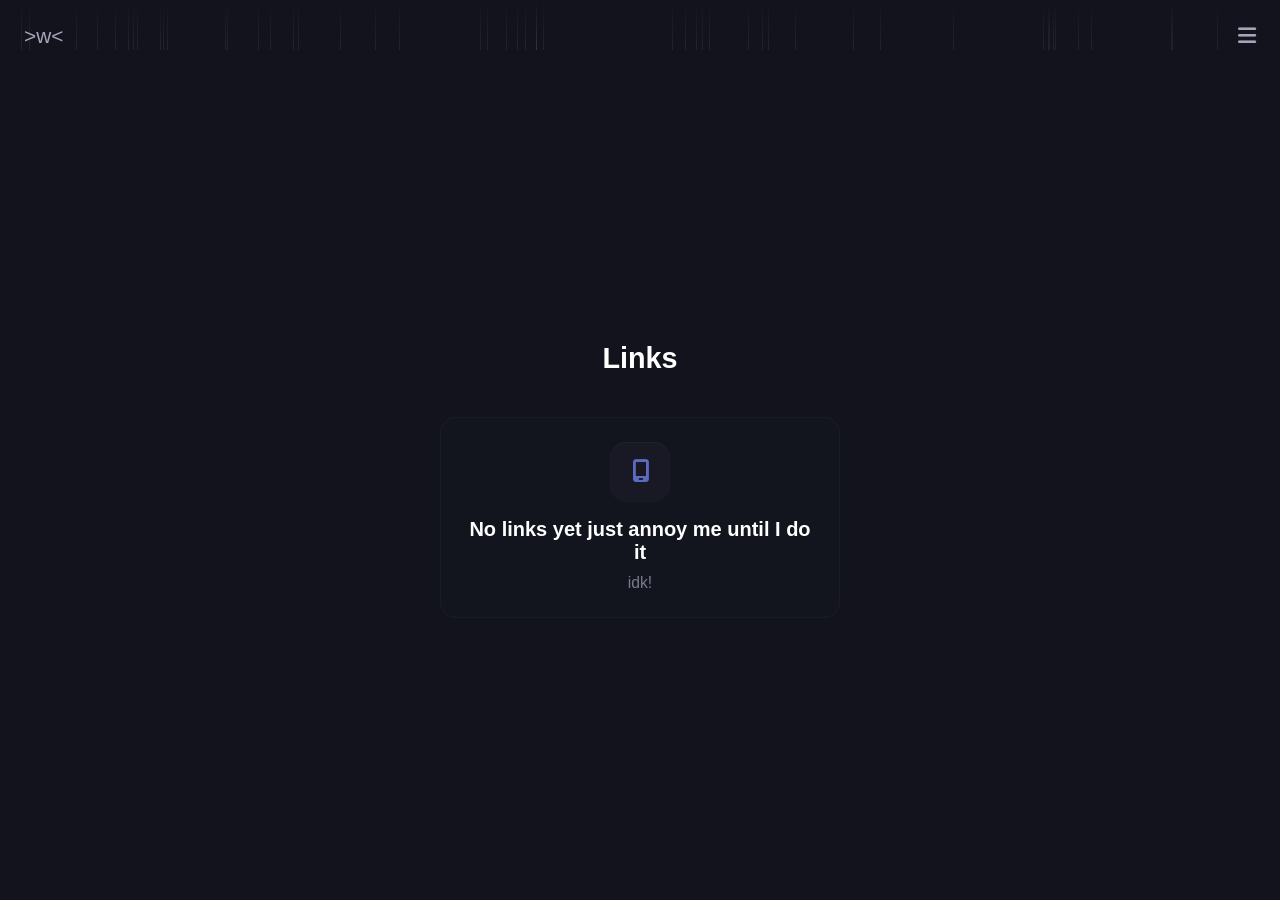
==== links.html @ a320096e "eepy!" ====
<!DOCTYPE html>
<html lang="en">
<head>
    <meta charset="UTF-8">
    <meta name="viewport" content="width=device-width, initial-scale=1.0">
    <title>Links | some random gay boi</title>
    <link rel="stylesheet" href="style.css">
    <link rel="stylesheet" href="https://cdnjs.cloudflare.com/ajax/libs/font-awesome/6.4.0/css/all.min.css">
</head>
<body>

    <!-- Dynamic Rain Container -->
    <div class="rain-container" id="rainContainer"></div>

    <!-- Mobile Slide-Down Navigation -->
    <div class="mobile-menu" id="mobileMenu">
        <nav class="menu-links">
            <a href="index.html" class="menu-item">About Me</a>
            <a href="projects.html" class="menu-item">Projects</a>
            <a href="links.html" class="menu-item active">Links</a>
        </nav>
    </div>

    <!-- Top Navigation Bar -->
    <header class="navbar">
        <a href="index.html" class="logo-text" style="text-decoration: none;"><span class="sub-title">>w<</span></a>
        <div class="nav-right">
            <button class="icon-btn" id="menuToggle" aria-label="Toggle Menu">
                <i class="fa-solid fa-bars" id="menuIcon"></i>
            </button>
        </div>
    </header>

    <!-- Projects List Section -->
    <section class="features-section" style="padding-top: 120px;">
        <div class="features-container">
            <h2 class="section-heading">Links</h2></h2>
            
            <div class="feature-card">
                <div class="icon-box">
                    <i class="fa-solid fa-mobile-screen"></i>
                </div>
                <h3 class="feature-title">No links yet just annoy me until I do it</h3>
                <p class="feature-desc">idk!</p></p>
            </div>
        </div>
    </section>

    <script src="script.js"></script>
</body>
</html>
---- style.css ----
/* Reset & Base Styles */
* {
    margin: 0;
    padding: 0;
    box-sizing: border-box;
    font-family: -apple-system, BlinkMacSystemFont, "Segoe UI", Roboto, sans-serif;
}

html {
    scroll-behavior: smooth;
}

body {
    background-color: #12131C;
    color: #A5A6BA;
    overflow-x: hidden;
    position: relative;
    min-height: 100vh;
}

/* Rain Effect */
.rain-container {
    position: fixed;
    top: 0;
    left: 0;
    width: 100%;
    height: 100%;
    z-index: 1;
    pointer-events: none;
}

.drop {
    position: absolute;
    background: linear-gradient(transparent, rgba(255, 255, 255, 0.12));
    width: 1px;
    height: 50px;
    opacity: 0.6;
    animation: fall linear infinite;
}

@keyframes fall {
    0% { transform: translateY(-60px); }
    100% { transform: translateY(105vh); }
}

/* Header Navbar */
.navbar {
    width: 100%;
    padding: 24px;
    display: flex;
    justify-content: space-between;
    align-items: center;
    position: fixed;
    top: 0;
    left: 0;
    z-index: 100;
    background-color: transparent;
}

.logo-text {
    color: #FFBBFE;
    font-weight: 500;
    font-size: 1.3rem;
}

.logo-text .sub-title {
    color: #A5A6BA;
}

.icon-btn {
    background: none;
    border: none;
    color: #A5A6BA;
    font-size: 1.3rem;
    cursor: pointer;
    transition: color 0.2s;
}

.icon-btn:hover {
    color: #FFFFFF;
}

/* Slide Down Mobile Menu */
.mobile-menu {
    position: fixed;
    top: -100%;
    left: 0;
    width: 100%;
    height: 40vh;
    background-color: rgba(18, 19, 28, 0.85); 
    backdrop-filter: blur(15px);
    -webkit-backdrop-filter: blur(15px);
    z-index: 90;
    display: flex;
    align-items: center;
    padding: 80px 30px 30px 30px;
    transition: top 0.4s cubic-bezier(0.16, 1, 0.3, 1);
    border-bottom: 1px solid rgba(255, 255, 255, 0.05);
}

.mobile-menu.open {
    top: 0;
}

.menu-links {
    display: flex;
    flex-direction: column;
    gap: 20px;
    width: 100%;
    text-align: center;
}

.menu-item {
    color: #8E92A5;
    text-decoration: none;
    font-size: 1.2rem;
    font-weight: 500;
    transition: color 0.2s;
}

.menu-item.active, .menu-item:hover {
    color: #5C6BC0;
}

/* Hero Section */
.fullscreen-section {
    min-height: 100vh;
    display: flex;
    flex-direction: column;
    justify-content: space-between;
    align-items: center;
    position: relative;
    z-index: 10;
    padding-top: 80px;
    padding-bottom: 40px; /* Added breathing room for bottom edge */
}

.hero-section {
    flex-grow: 1;
    display: flex;
    justify-content: center;
    align-items: center;
    padding: 20px;
}

/* Profile Card Customization */
.profile-card {
    text-align: center;
    max-width: 600px; 
    width: 100%;
    min-height: 40vh;
    min-width: 43vh; /*I just hate ai sometimes but idk anything about this stuff*/
    display: flex;
    flex-direction: column;
    justify-content: center;
    align-items: center;
    
    background-color: rgba(24, 25, 36, 0.6);
    border: 1px solid rgba(255, 255, 255, 0.05);
    backdrop-filter: blur(10px);
    -webkit-backdrop-filter: blur(10px);
    padding: 32px 24px;
    border-radius: 24px;
    box-shadow: 0 10px 30px rgba(0, 0, 0, 0.3);
}


.avatar-wrapper {
    position: relative;
    width: 96px;
    height: 96px;
    margin: 0 auto 16px auto;
}

.avatar {
    width: 100%;
    height: 100%;
    border-radius: 50%;
    background-color: #181924;
    border: 2px solid #5C6BC0;
    object-fit: cover;
}

.status-indicator {
    position: absolute;
    bottom: 4px;
    right: 4px;
    width: 16px;
    height: 16px;
    background-color: #43b581;
    border: 3px solid #12131C;
    border-radius: 50%;
}

.profile-name {
    font-size: 2rem;
    font-weight: 800;
    color: #FFFFFF;
    letter-spacing: -0.5px;
    margin-bottom: 4px;
}

.profile-handle {
    font-size: 1rem;
    color: #5C6BC0;
    font-weight: 600;
    margin-bottom: 16px;
}

.tagline {
    font-size: 1rem;
    line-height: 1.5;
    margin-bottom: 24px;
    color: #8E92A5;
}

/* CTA Buttons */
.cta-buttons {
    display: flex;
    flex-direction: column;
    gap: 12px;
    margin-bottom: 24px;
}

.btn {
    display: flex;
    align-items: center;
    justify-content: center;
    gap: 10px;
    width: 100%;
    padding: 14px;
    border-radius: 12px;
    font-size: 1rem;
    font-weight: 600;
    text-decoration: none;
    transition: all 0.2s ease;
}

.btn-primary {
    color: #FFFFFF;
    background-color: #3B4673;
}

.btn-primary:hover {
    background-color: #445185;
}

.btn-secondary {
    color: #A5A6BA;
    background-color: rgba(255, 255, 255, 0.04);
    border: 1px solid rgba(255, 255, 255, 0.08);
}

.btn-secondary:hover {
    background-color: rgba(255, 255, 255, 0.08);
    color: #FFFFFF;
}

/* Social Row */
.social-row {
    display: flex;
    justify-content: center;
    gap: 16px;
}

.social-icon {
    color: #797B8F;
    font-size: 1.2rem;
    width: 40px;
    height: 40px;
    border-radius: 50%;
    background-color: rgba(255, 255, 255, 0.03);
    display: flex;
    align-items: center;
    justify-content: center;
    text-decoration: none;
    transition: all 0.2s;
}

.social-icon:hover {
    color: #FFFFFF;
    background-color: #5C6BC0;
}

/* Scroll Arrow */
.scroll-down {
    padding-bottom: 30px;
}

.arrow-btn {
    background-color: #3B4673;
    color: white;
    width: 44px;
    height: 44px;
    border-radius: 50%;
    display: flex;
    align-items: center;
    justify-content: center;
    text-decoration: none;
    transition: background-color 0.2s;
}

.arrow-btn:hover {
    background-color: #445185;
}

/* Feature/Skills Section */
.features-section {
    min-height: 100vh;
    display: flex;
    justify-content: center;
    align-items: center;
    padding: 60px 24px;
    position: relative;
    z-index: 10;
}

.features-container {
    max-width: 400px;
    width: 100%;
    display: flex;
    flex-direction: column;
    gap: 32px;
    text-align: center;
}

.section-heading {
    color: #FFFFFF;
    font-size: 1.8rem;
    font-weight: 800;
    margin-bottom: 10px;
}

.feature-card {
    display: flex;
    flex-direction: column;
    align-items: center;
    background-color: rgba(24, 25, 36, 0.4);
    padding: 24px;
    border-radius: 16px;
    border: 1px solid rgba(255, 255, 255, 0.03);
    height: auto; /* Allows dynamic stretching */
    overflow-wrap: break-word; /* Prevents text spill */
    word-wrap: break-word; /* Prevents text spill */
}

.icon-box {
    background-color: #181924;
    width: 60px;
    height: 60px;
    border-radius: 16px;
    display: flex;
    align-items: center;
    justify-content: center;
    margin-bottom: 16px;
    box-shadow: inset 0 1px 2px rgba(255,255,255,0.05);
}

.icon-box i {
    color: #5C6BC0;
    font-size: 1.4rem;
}

.feature-title {
    color: #FFFFFF;
    font-size: 1.25rem;
    font-weight: 700;
    margin-bottom: 8px;
}

.feature-desc {
    color: #797B8F;
    font-size: 0.98rem;
    line-height: 1.4;
}
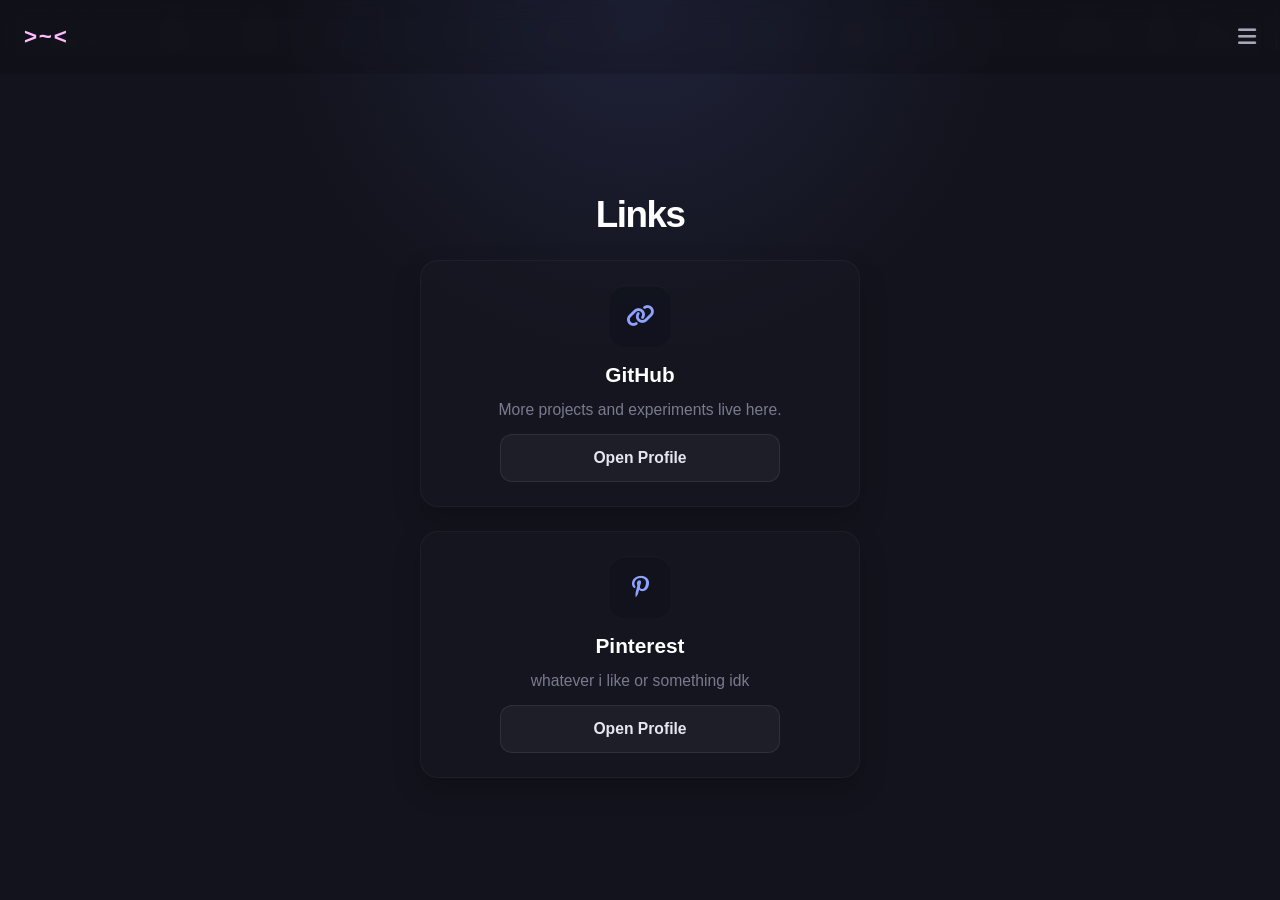
==== commit 8dc10218: ":p" ====
--- a/links.html
+++ b/links.html
@@ -3,27 +3,23 @@
 <head>
     <meta charset="UTF-8">
     <meta name="viewport" content="width=device-width, initial-scale=1.0">
-    <title>Links | some random gay boi</title>
+    <title>Links | nottrue</title>
     <link rel="stylesheet" href="style.css">
     <link rel="stylesheet" href="https://cdnjs.cloudflare.com/ajax/libs/font-awesome/6.4.0/css/all.min.css">
 </head>
 <body>
-
-    <!-- Dynamic Rain Container -->
     <div class="rain-container" id="rainContainer"></div>
 
-    <!-- Mobile Slide-Down Navigation -->
     <div class="mobile-menu" id="mobileMenu">
         <nav class="menu-links">
-            <a href="index.html" class="menu-item">About Me</a>
+            <a href="index.html" class="menu-item">About</a>
             <a href="projects.html" class="menu-item">Projects</a>
             <a href="links.html" class="menu-item active">Links</a>
         </nav>
     </div>
 
-    <!-- Top Navigation Bar -->
     <header class="navbar">
-        <a href="index.html" class="logo-text" style="text-decoration: none;"><span class="sub-title">>w<</span></a>
+        <a href="index.html" class="logo-text" aria-label="Home">>~<</a>
         <div class="nav-right">
             <button class="icon-btn" id="menuToggle" aria-label="Toggle Menu">
                 <i class="fa-solid fa-bars" id="menuIcon"></i>
@@ -31,17 +27,26 @@
         </div>
     </header>
 
-    <!-- Projects List Section -->
-    <section class="features-section" style="padding-top: 120px;">
+    <section class="features-section">
         <div class="features-container">
-            <h2 class="section-heading">Links</h2></h2>
-            
+            <h2 class="section-heading">Links</h2>
+
             <div class="feature-card">
                 <div class="icon-box">
-                    <i class="fa-solid fa-mobile-screen"></i>
+                    <i class="fa-solid fa-link"></i>
                 </div>
-                <h3 class="feature-title">No links yet just annoy me until I do it</h3>
-                <p class="feature-desc">idk!</p></p>
+                <h3 class="feature-title">GitHub</h3>
+                <p class="feature-desc">More projects and experiments live here.</p>
+                <a href="https://github.com/nottruee" class="btn btn-secondary" target="_blank" rel="noreferrer">Open Profile</a>
+            </div>
+
+            <div class="feature-card">
+                <div class="icon-box">
+                    <i class="fa-brands fa-pinterest-p"></i>
+                </div>
+                <h3 class="feature-title">Pinterest</h3>
+                <p class="feature-desc">whatever i like or something idk</p>
+                <a href="https://www.pinterest.com/nottrue_" class="btn btn-secondary" target="_blank" rel="noreferrer">Open Profile</a>
             </div>
         </div>
     </section>
@@ -49,3 +54,4 @@
     <script src="script.js"></script>
 </body>
 </html>
+
--- a/style.css
+++ b/style.css
@@ -1,4 +1,3 @@
-/* Reset & Base Styles */
 * {
     margin: 0;
     padding: 0;
@@ -11,20 +10,25 @@
 }
 
 body {
-    background-color: #12131C;
+    background: radial-gradient(circle at top, rgba(92, 107, 192, 0.18), transparent 33%), #12131C;
     color: #A5A6BA;
     overflow-x: hidden;
     position: relative;
     min-height: 100vh;
 }
 
-/* Rain Effect */
+img {
+    max-width: 100%;
+    display: block;
+}
+
+a {
+    text-decoration: none;
+}
+
 .rain-container {
     position: fixed;
-    top: 0;
-    left: 0;
-    width: 100%;
-    height: 100%;
+    inset: 0;
     z-index: 1;
     pointer-events: none;
 }
@@ -43,28 +47,26 @@
     100% { transform: translateY(105vh); }
 }
 
-/* Header Navbar */
 .navbar {
-    width: 100%;
-    padding: 24px;
-    display: flex;
-    justify-content: space-between;
-    align-items: center;
     position: fixed;
     top: 0;
     left: 0;
+    width: 100%;
     z-index: 100;
-    background-color: transparent;
+    display: flex;
+    justify-content: space-between;
+    align-items: center;
+    padding: 24px;
+    background: rgba(10, 12, 18, 0.2);
+    backdrop-filter: blur(10px);
+    -webkit-backdrop-filter: blur(10px);
 }
 
 .logo-text {
     color: #FFBBFE;
-    font-weight: 500;
-    font-size: 1.3rem;
-}
-
-.logo-text .sub-title {
-    color: #A5A6BA;
+    font-weight: 700;
+    font-size: 1.4rem;
+    letter-spacing: 0.08em;
 }
 
 .icon-btn {
@@ -73,29 +75,28 @@
     color: #A5A6BA;
     font-size: 1.3rem;
     cursor: pointer;
-    transition: color 0.2s;
+    transition: color 0.2s ease;
 }
 
 .icon-btn:hover {
     color: #FFFFFF;
 }
 
-/* Slide Down Mobile Menu */
 .mobile-menu {
     position: fixed;
     top: -100%;
     left: 0;
     width: 100%;
     height: 40vh;
-    background-color: rgba(18, 19, 28, 0.85); 
+    display: flex;
+    align-items: center;
+    padding: 80px 30px 30px;
+    background: rgba(18, 19, 28, 0.88);
     backdrop-filter: blur(15px);
     -webkit-backdrop-filter: blur(15px);
     z-index: 90;
-    display: flex;
-    align-items: center;
-    padding: 80px 30px 30px 30px;
+    border-bottom: 1px solid rgba(255, 255, 255, 0.05);
     transition: top 0.4s cubic-bezier(0.16, 1, 0.3, 1);
-    border-bottom: 1px solid rgba(255, 255, 255, 0.05);
 }
 
 .mobile-menu.open {
@@ -112,64 +113,52 @@
 
 .menu-item {
     color: #8E92A5;
-    text-decoration: none;
-    font-size: 1.2rem;
+    font-size: 1.15rem;
     font-weight: 500;
-    transition: color 0.2s;
-}
-
-.menu-item.active, .menu-item:hover {
-    color: #5C6BC0;
-}
-
-/* Hero Section */
+    transition: color 0.2s ease;
+}
+
+.menu-item.active,
+.menu-item:hover {
+    color: #FFFFFF;
+}
+
 .fullscreen-section {
-    min-height: 100vh;
-    display: flex;
-    flex-direction: column;
-    justify-content: space-between;
-    align-items: center;
     position: relative;
     z-index: 10;
-    padding-top: 80px;
-    padding-bottom: 40px; /* Added breathing room for bottom edge */
+    min-height: 100vh;
+    display: flex;
+    justify-content: center;
+    align-items: center;
+    padding: 120px 24px 48px;
 }
 
 .hero-section {
-    flex-grow: 1;
-    display: flex;
-    justify-content: center;
-    align-items: center;
-    padding: 20px;
-}
-
-/* Profile Card Customization */
+    display: flex;
+    justify-content: center;
+    align-items: center;
+    width: 100%;
+}
+
 .profile-card {
+    width: min(100%, 560px);
+    display: flex;
+    flex-direction: column;
+    align-items: center;
     text-align: center;
-    max-width: 600px; 
-    width: 100%;
-    min-height: 40vh;
-    min-width: 43vh; /*I just hate ai sometimes but idk anything about this stuff*/
-    display: flex;
-    flex-direction: column;
-    justify-content: center;
-    align-items: center;
-    
-    background-color: rgba(24, 25, 36, 0.6);
+    padding: 36px 28px;
+    background: rgba(24, 25, 36, 0.7);
     border: 1px solid rgba(255, 255, 255, 0.05);
-    backdrop-filter: blur(10px);
-    -webkit-backdrop-filter: blur(10px);
-    padding: 32px 24px;
-    border-radius: 24px;
-    box-shadow: 0 10px 30px rgba(0, 0, 0, 0.3);
-}
-
+    border-radius: 28px;
+    backdrop-filter: blur(12px);
+    -webkit-backdrop-filter: blur(12px);
+    box-shadow: 0 18px 42px rgba(0, 0, 0, 0.25);
+}
 
 .avatar-wrapper {
-    position: relative;
     width: 96px;
     height: 96px;
-    margin: 0 auto 16px auto;
+    margin-bottom: 18px;
 }
 
 .avatar {
@@ -177,200 +166,136 @@
     height: 100%;
     border-radius: 50%;
     background-color: #181924;
-    border: 2px solid #5C6BC0;
+    border: 2px solid rgba(92, 107, 192, 0.9);
     object-fit: cover;
 }
 
-.status-indicator {
-    position: absolute;
-    bottom: 4px;
-    right: 4px;
-    width: 16px;
-    height: 16px;
-    background-color: #43b581;
-    border: 3px solid #12131C;
-    border-radius: 50%;
-}
-
 .profile-name {
-    font-size: 2rem;
+    font-size: clamp(2rem, 4vw, 2.6rem);
     font-weight: 800;
     color: #FFFFFF;
-    letter-spacing: -0.5px;
+    letter-spacing: -0.06em;
     margin-bottom: 4px;
 }
 
 .profile-handle {
-    font-size: 1rem;
-    color: #5C6BC0;
+    color: #8EA2FF;
     font-weight: 600;
-    margin-bottom: 16px;
+    margin-bottom: 14px;
 }
 
 .tagline {
-    font-size: 1rem;
-    line-height: 1.5;
+    max-width: 26rem;
+    font-size: 1.02rem;
+    line-height: 1.6;
     margin-bottom: 24px;
     color: #8E92A5;
 }
 
-/* CTA Buttons */
 .cta-buttons {
     display: flex;
-    flex-direction: column;
-    gap: 12px;
-    margin-bottom: 24px;
+    justify-content: center;
+    width: 100%;
 }
 
 .btn {
-    display: flex;
+    display: inline-flex;
     align-items: center;
     justify-content: center;
     gap: 10px;
-    width: 100%;
-    padding: 14px;
+    width: min(100%, 280px);
+    padding: 14px 18px;
     border-radius: 12px;
-    font-size: 1rem;
+    font-size: 0.98rem;
     font-weight: 600;
-    text-decoration: none;
     transition: all 0.2s ease;
 }
 
 .btn-primary {
     color: #FFFFFF;
-    background-color: #3B4673;
+    background: linear-gradient(135deg, #3B4673, #5C6BC0);
 }
 
 .btn-primary:hover {
-    background-color: #445185;
+    transform: translateY(-1px);
+    box-shadow: 0 10px 18px rgba(92, 107, 192, 0.2);
 }
 
 .btn-secondary {
-    color: #A5A6BA;
+    color: #E5E7F0;
     background-color: rgba(255, 255, 255, 0.04);
     border: 1px solid rgba(255, 255, 255, 0.08);
+    margin-top: 12px;
 }
 
 .btn-secondary:hover {
     background-color: rgba(255, 255, 255, 0.08);
-    color: #FFFFFF;
-}
-
-/* Social Row */
-.social-row {
-    display: flex;
-    justify-content: center;
-    gap: 16px;
-}
-
-.social-icon {
-    color: #797B8F;
-    font-size: 1.2rem;
-    width: 40px;
-    height: 40px;
-    border-radius: 50%;
-    background-color: rgba(255, 255, 255, 0.03);
-    display: flex;
-    align-items: center;
-    justify-content: center;
-    text-decoration: none;
-    transition: all 0.2s;
-}
-
-.social-icon:hover {
-    color: #FFFFFF;
-    background-color: #5C6BC0;
-}
-
-/* Scroll Arrow */
-.scroll-down {
-    padding-bottom: 30px;
-}
-
-.arrow-btn {
-    background-color: #3B4673;
-    color: white;
-    width: 44px;
-    height: 44px;
-    border-radius: 50%;
-    display: flex;
-    align-items: center;
-    justify-content: center;
-    text-decoration: none;
-    transition: background-color 0.2s;
-}
-
-.arrow-btn:hover {
-    background-color: #445185;
-}
-
-/* Feature/Skills Section */
+}
+
 .features-section {
-    min-height: 100vh;
-    display: flex;
-    justify-content: center;
-    align-items: center;
-    padding: 60px 24px;
     position: relative;
     z-index: 10;
+    min-height: 100vh;
+    display: flex;
+    justify-content: center;
+    align-items: center;
+    padding: 120px 24px 48px;
 }
 
 .features-container {
-    max-width: 400px;
-    width: 100%;
+    width: min(100%, 440px);
     display: flex;
     flex-direction: column;
-    gap: 32px;
+    gap: 24px;
     text-align: center;
 }
 
 .section-heading {
     color: #FFFFFF;
-    font-size: 1.8rem;
+    font-size: clamp(1.8rem, 4vw, 2.3rem);
     font-weight: 800;
+    letter-spacing: -0.04em;
+}
+
+.feature-card {
+    display: flex;
+    flex-direction: column;
+    align-items: center;
+    text-align: center;
+    background: rgba(24, 25, 36, 0.55);
+    border: 1px solid rgba(255, 255, 255, 0.04);
+    border-radius: 18px;
+    padding: 24px 22px;
+    box-shadow: 0 12px 28px rgba(0, 0, 0, 0.18);
+}
+
+.icon-box {
+    width: 62px;
+    height: 62px;
+    display: flex;
+    align-items: center;
+    justify-content: center;
+    margin-bottom: 16px;
+    background: rgba(17, 18, 28, 0.7);
+    border-radius: 16px;
+    box-shadow: inset 0 1px 2px rgba(255,255,255,0.05);
+}
+
+.icon-box i {
+    color: #8EA2FF;
+    font-size: 1.4rem;
+}
+
+.feature-title {
+    color: #FFFFFF;
+    font-size: 1.3rem;
+    font-weight: 700;
     margin-bottom: 10px;
-}
-
-.feature-card {
-    display: flex;
-    flex-direction: column;
-    align-items: center;
-    background-color: rgba(24, 25, 36, 0.4);
-    padding: 24px;
-    border-radius: 16px;
-    border: 1px solid rgba(255, 255, 255, 0.03);
-    height: auto; /* Allows dynamic stretching */
-    overflow-wrap: break-word; /* Prevents text spill */
-    word-wrap: break-word; /* Prevents text spill */
-}
-
-.icon-box {
-    background-color: #181924;
-    width: 60px;
-    height: 60px;
-    border-radius: 16px;
-    display: flex;
-    align-items: center;
-    justify-content: center;
-    margin-bottom: 16px;
-    box-shadow: inset 0 1px 2px rgba(255,255,255,0.05);
-}
-
-.icon-box i {
-    color: #5C6BC0;
-    font-size: 1.4rem;
-}
-
-.feature-title {
-    color: #FFFFFF;
-    font-size: 1.25rem;
-    font-weight: 700;
-    margin-bottom: 8px;
 }
 
 .feature-desc {
     color: #797B8F;
     font-size: 0.98rem;
-    line-height: 1.4;
-}
-
+    line-height: 1.6;
+}
+
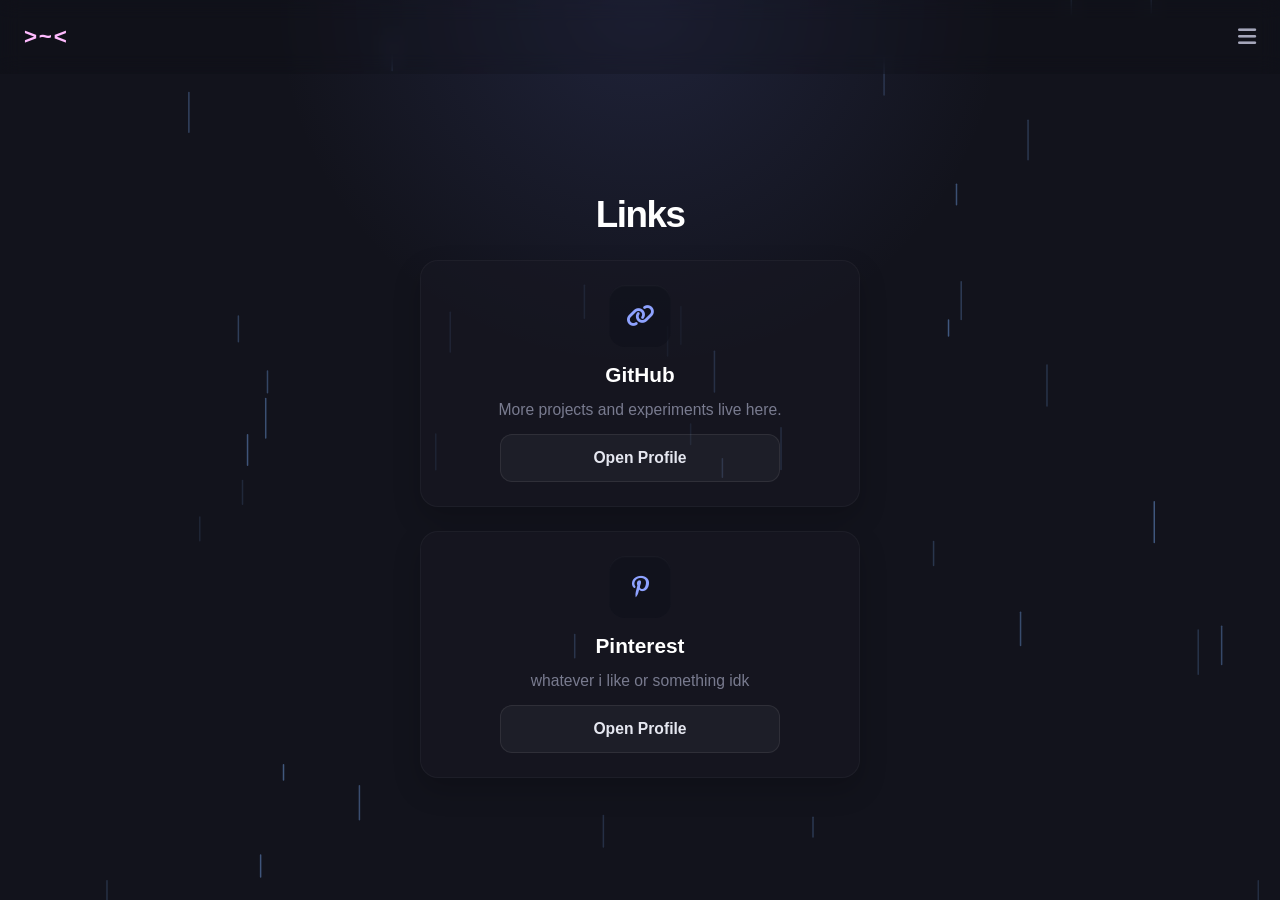
==== commit 6436feb6: "rain update" ====
--- a/links.html
+++ b/links.html
@@ -8,7 +8,7 @@
     <link rel="stylesheet" href="https://cdnjs.cloudflare.com/ajax/libs/font-awesome/6.4.0/css/all.min.css">
 </head>
 <body>
-    <div class="rain-container" id="rainContainer"></div>
+    <canvas id="rain" aria-hidden="true"></canvas>
 
     <div class="mobile-menu" id="mobileMenu">
         <nav class="menu-links">
--- a/style.css
+++ b/style.css
@@ -26,7 +26,7 @@
     text-decoration: none;
 }
 
-.rain-container {
+#rain {
     position: fixed;
     inset: 0;
     z-index: 1;
